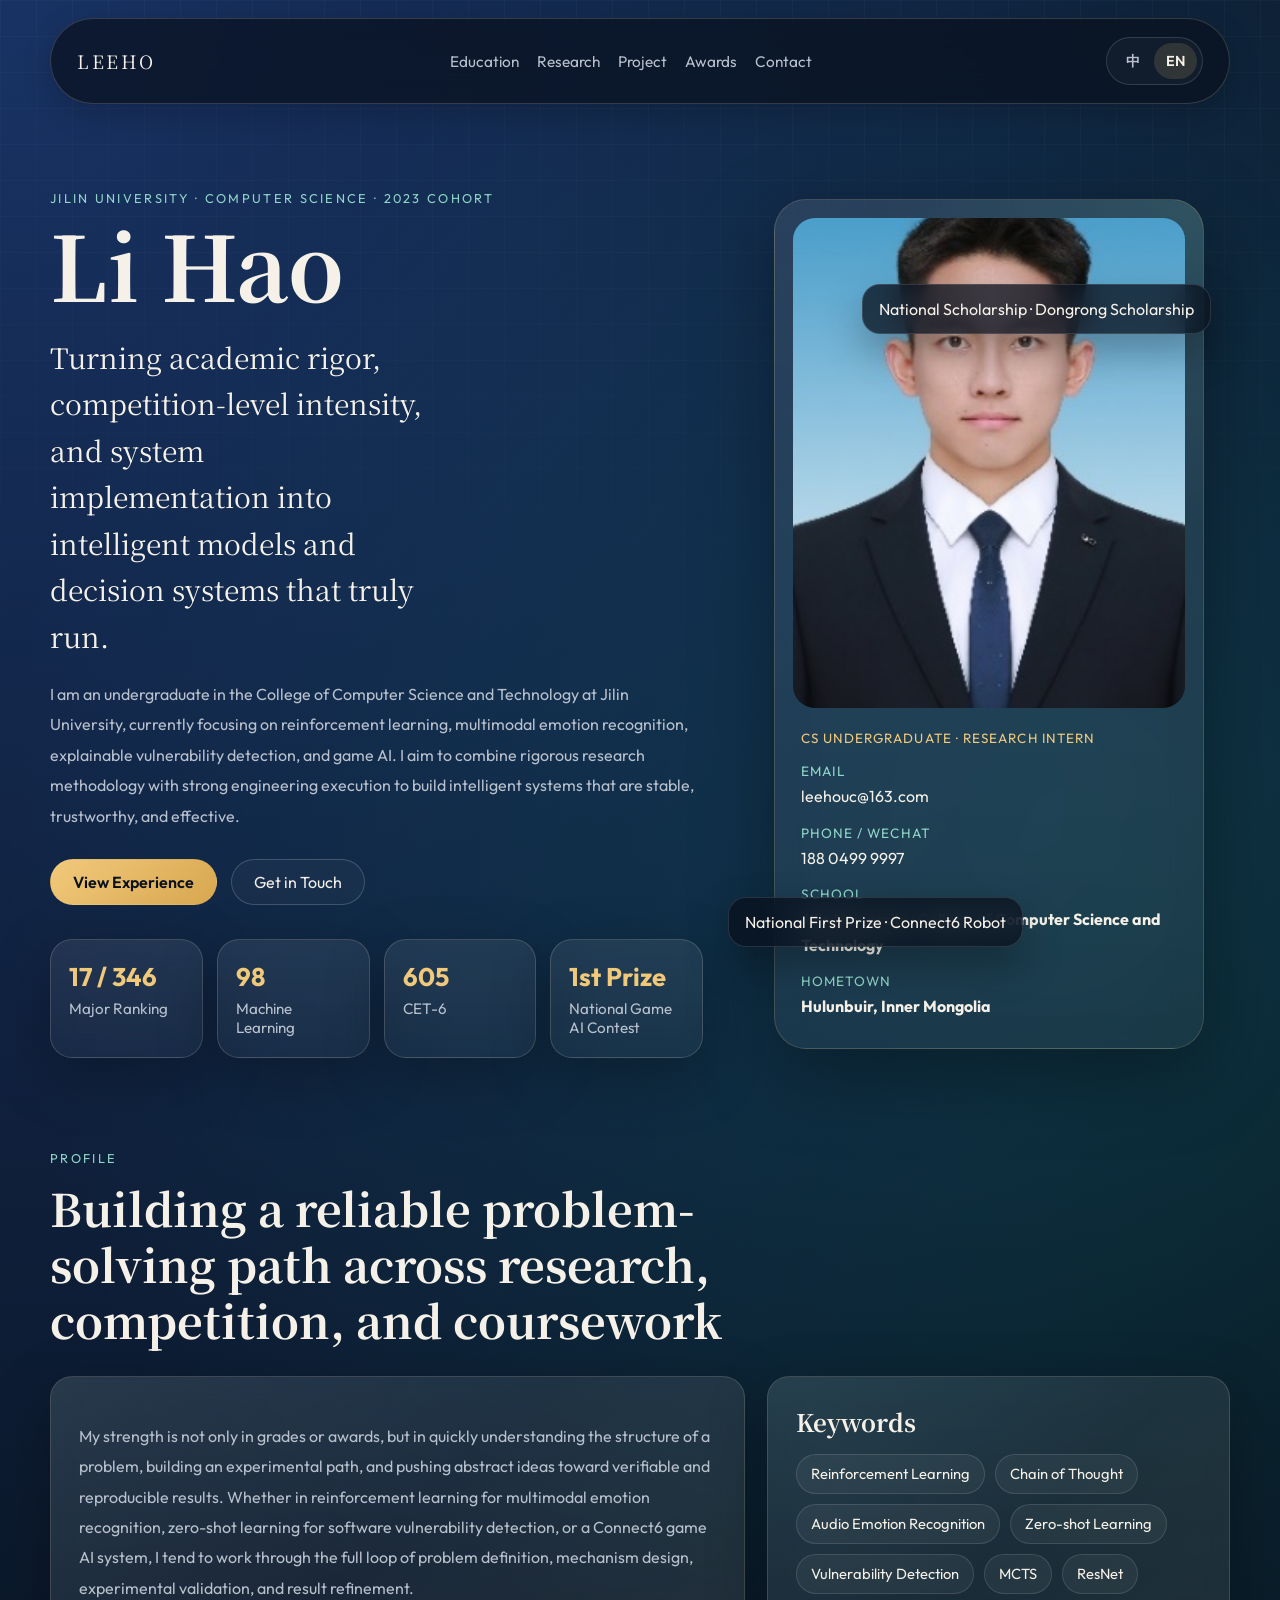
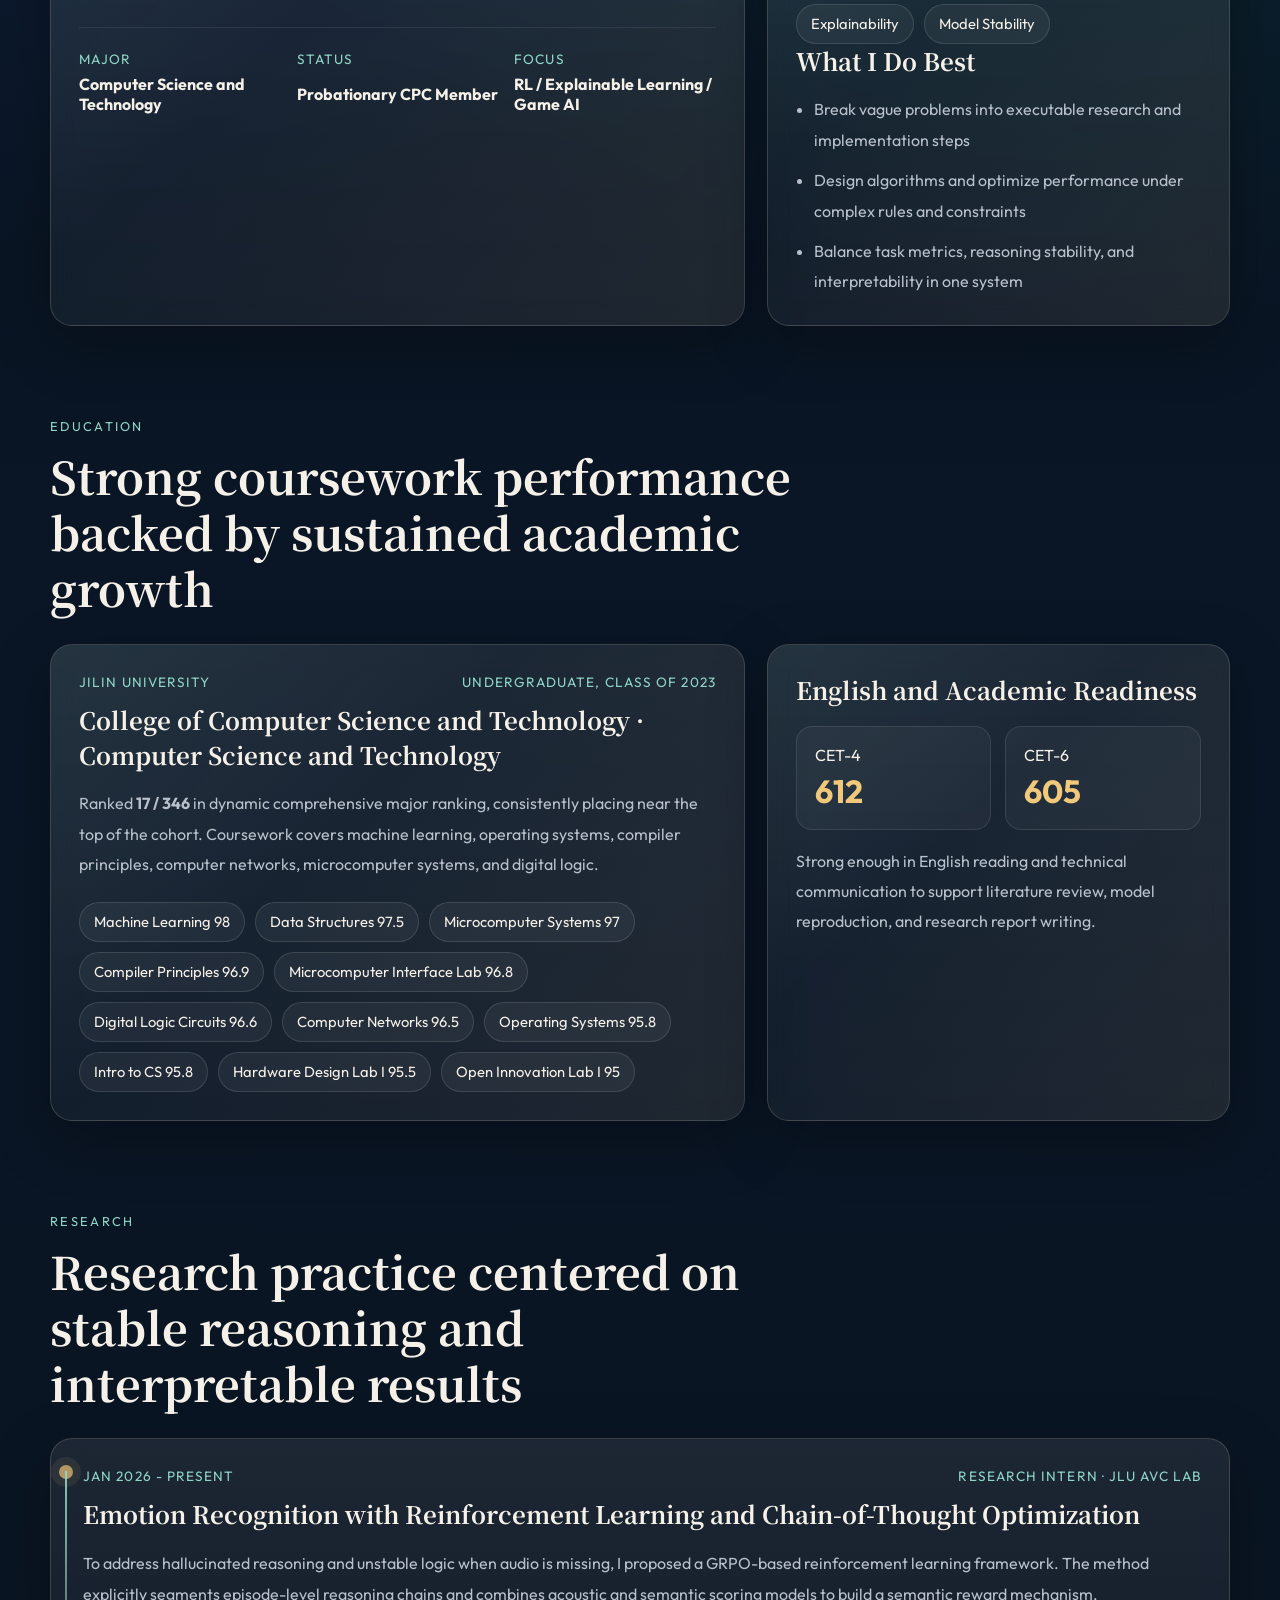
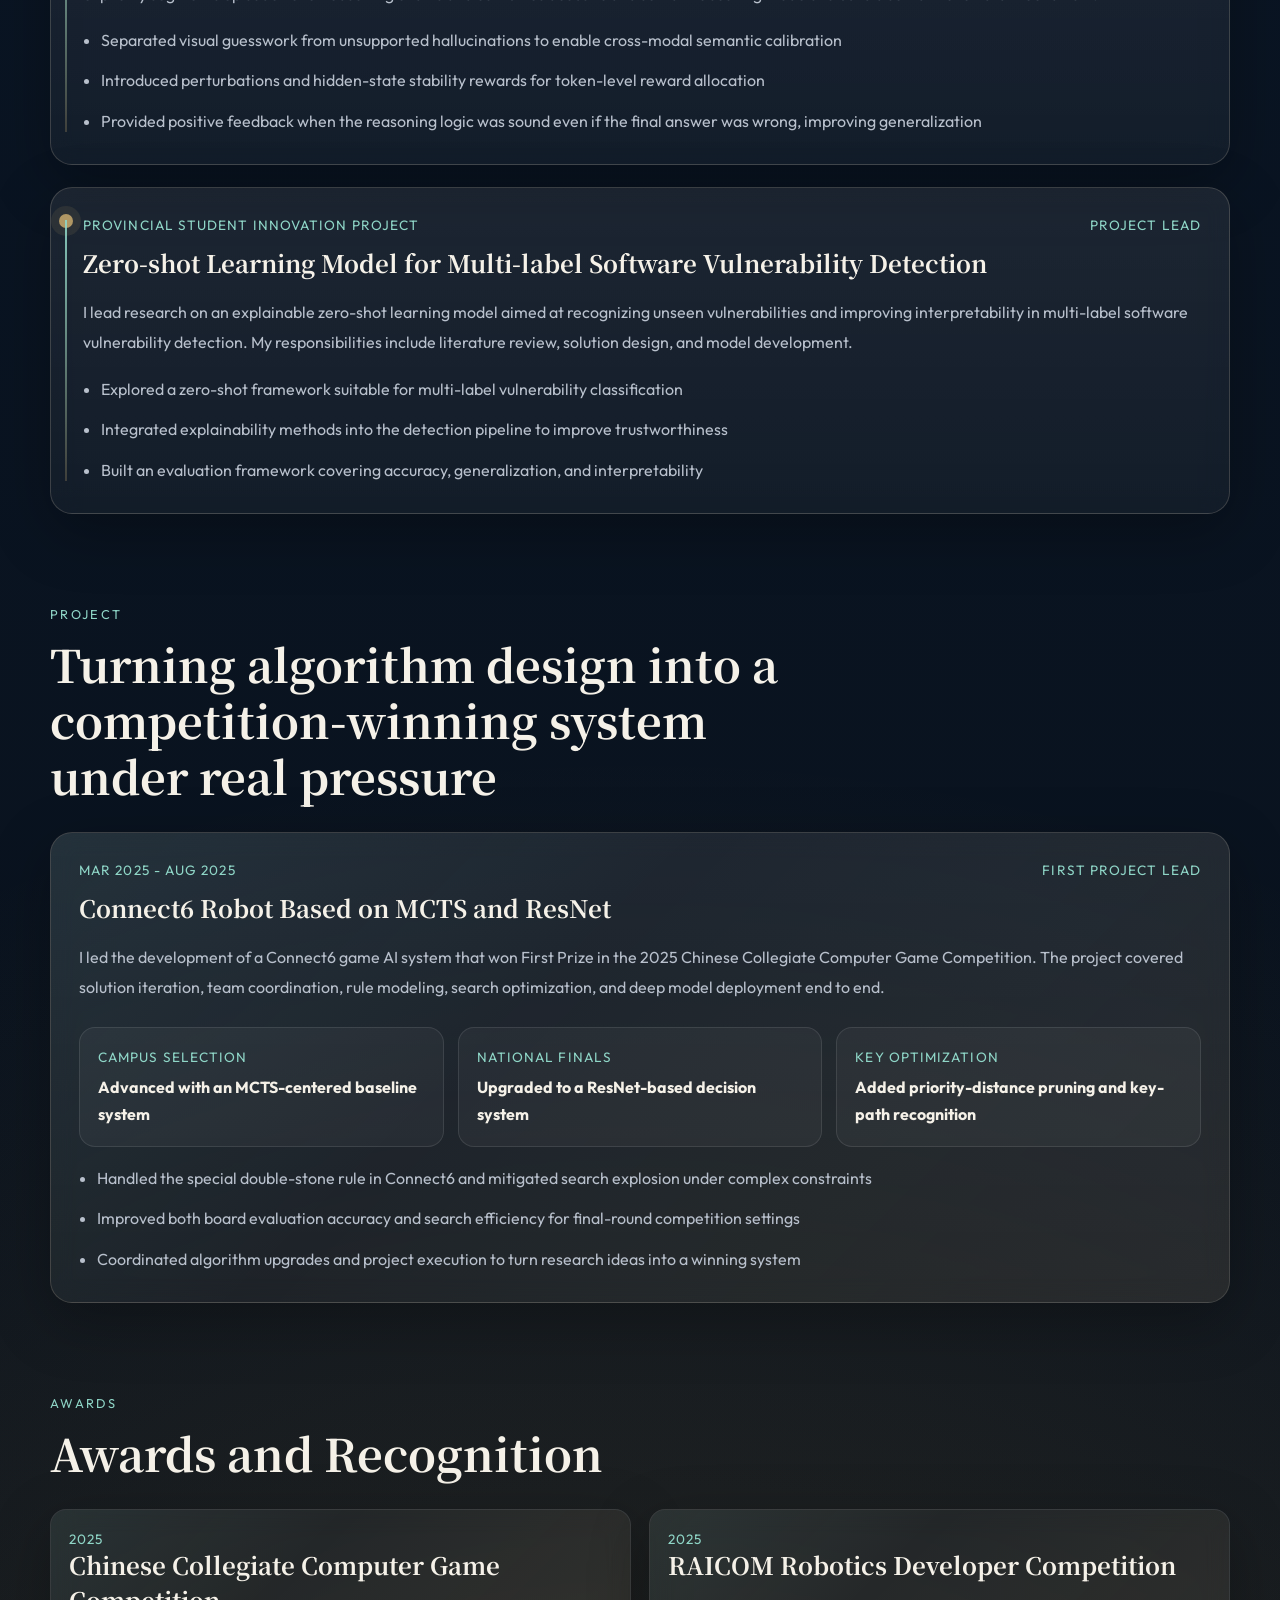
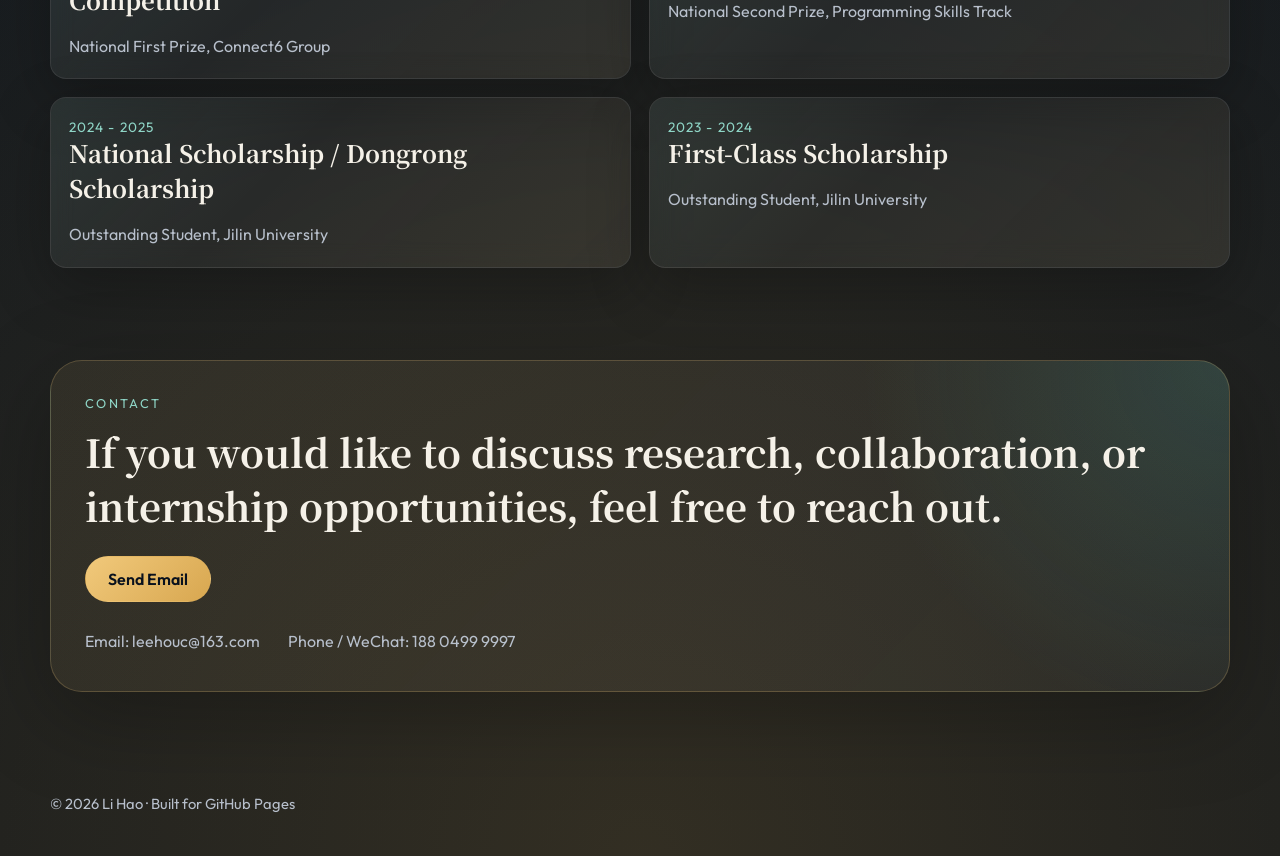
==== en.html @ af7258f6 "初始化" ====
<!DOCTYPE html>
<html lang="en">
<head>
  <meta charset="UTF-8">
  <meta name="viewport" content="width=device-width, initial-scale=1.0">
  <meta name="description" content="Li Hao's online resume. Computer Science undergraduate at Jilin University focusing on reinforcement learning, multimodal emotion recognition, explainable vulnerability detection, and game AI.">
  <meta name="theme-color" content="#0d1b2a">
  <title>Li Hao | Resume</title>
  <link rel="preconnect" href="https://fonts.googleapis.com">
  <link rel="preconnect" href="https://fonts.gstatic.com" crossorigin>
  <link href="https://fonts.googleapis.com/css2?family=Noto+Serif+SC:wght@500;700&family=Outfit:wght@300;400;500;600;700&display=swap" rel="stylesheet">
  <link rel="stylesheet" href="./styles.css">
</head>
<body>
  <div class="page-shell">
    <header class="site-header">
      <a class="brand" href="#top" aria-label="Back to top">LEEHO</a>
      <nav class="site-nav" aria-label="Primary">
        <a href="#education">Education</a>
        <a href="#research">Research</a>
        <a href="#project">Project</a>
        <a href="#awards">Awards</a>
        <a href="#contact">Contact</a>
      </nav>
      <div class="header-actions">
        <div class="lang-switch" aria-label="Language switcher">
          <a class="lang-link" href="./index.html" lang="zh-CN">中</a>
          <a class="lang-link is-active" href="./en.html" lang="en">EN</a>
        </div>
      </div>
    </header>

    <main id="top">
      <section class="hero section">
        <div class="hero-copy" data-reveal>
          <p class="eyebrow">Jilin University · Computer Science · 2023 Cohort</p>
          <h1>Li Hao</h1>
          <p class="hero-tagline">Turning academic rigor, competition-level intensity, and system implementation into intelligent models and decision systems that truly run.</p>
          <p class="hero-summary">
            I am an undergraduate in the College of Computer Science and Technology at Jilin University, currently focusing on reinforcement learning,
            multimodal emotion recognition, explainable vulnerability detection, and game AI. I aim to combine rigorous research methodology with
            strong engineering execution to build intelligent systems that are stable, trustworthy, and effective.
          </p>
          <div class="hero-actions">
            <a class="button primary" href="#research">View Experience</a>
            <a class="button secondary" href="#contact">Get in Touch</a>
          </div>
          <div class="metric-grid">
            <article class="metric-card">
              <strong>17 / 346</strong>
              <span>Major Ranking</span>
            </article>
            <article class="metric-card">
              <strong>98</strong>
              <span>Machine Learning</span>
            </article>
            <article class="metric-card">
              <strong>605</strong>
              <span>CET-6</span>
            </article>
            <article class="metric-card">
              <strong>1st Prize</strong>
              <span>National Game AI Contest</span>
            </article>
          </div>
        </div>

        <div class="hero-visual" data-reveal>
          <div class="portrait-card">
            <div class="portrait-frame">
              <img src="./assets/profile.jpg" alt="Portrait of Li Hao">
            </div>
            <div class="portrait-info">
              <p class="portrait-role">CS Undergraduate · Research Intern</p>
              <ul class="contact-list">
                <li>
                  <span>Email</span>
                  <a href="mailto:leehouc@163.com">leehouc@163.com</a>
                </li>
                <li>
                  <span>Phone / WeChat</span>
                  <a href="tel:+8618804999997">188 0499 9997</a>
                </li>
                <li>
                  <span>School</span>
                  <strong>Jilin University · College of Computer Science and Technology</strong>
                </li>
                <li>
                  <span>Hometown</span>
                  <strong>Hulunbuir, Inner Mongolia</strong>
                </li>
              </ul>
            </div>
          </div>
          <div class="floating-note note-one">National Scholarship · Dongrong Scholarship</div>
          <div class="floating-note note-two">National First Prize · Connect6 Robot</div>
        </div>
      </section>

      <section class="section intro-block">
        <div class="section-heading" data-reveal>
          <p class="section-kicker">Profile</p>
          <h2>Building a reliable problem-solving path across research, competition, and coursework</h2>
        </div>
        <div class="intro-grid">
          <article class="card narrative" data-reveal>
            <p>
              My strength is not only in grades or awards, but in quickly understanding the structure of a problem, building an experimental path,
              and pushing abstract ideas toward verifiable and reproducible results. Whether in reinforcement learning for multimodal emotion recognition,
              zero-shot learning for software vulnerability detection, or a Connect6 game AI system, I tend to work through the full loop of
              problem definition, mechanism design, experimental validation, and result refinement.
            </p>
            <div class="fact-row">
              <div>
                <span>Major</span>
                <strong>Computer Science and Technology</strong>
              </div>
              <div>
                <span>Status</span>
                <strong>Probationary CPC Member</strong>
              </div>
              <div>
                <span>Focus</span>
                <strong>RL / Explainable Learning / Game AI</strong>
              </div>
            </div>
          </article>

          <aside class="card focus-card" data-reveal>
            <h3>Keywords</h3>
            <div class="tag-cloud">
              <span>Reinforcement Learning</span>
              <span>Chain of Thought</span>
              <span>Audio Emotion Recognition</span>
              <span>Zero-shot Learning</span>
              <span>Vulnerability Detection</span>
              <span>MCTS</span>
              <span>ResNet</span>
              <span>Explainability</span>
              <span>Model Stability</span>
            </div>
            <h3>What I Do Best</h3>
            <ul class="feature-list">
              <li>Break vague problems into executable research and implementation steps</li>
              <li>Design algorithms and optimize performance under complex rules and constraints</li>
              <li>Balance task metrics, reasoning stability, and interpretability in one system</li>
            </ul>
          </aside>
        </div>
      </section>

      <section class="section" id="education">
        <div class="section-heading" data-reveal>
          <p class="section-kicker">Education</p>
          <h2>Strong coursework performance backed by sustained academic growth</h2>
        </div>
        <div class="education-grid">
          <article class="card education-card" data-reveal>
            <div class="card-topline">
              <span>Jilin University</span>
              <span>Undergraduate, Class of 2023</span>
            </div>
            <h3>College of Computer Science and Technology · Computer Science and Technology</h3>
            <p class="supporting-text">
              Ranked <strong>17 / 346</strong> in dynamic comprehensive major ranking, consistently placing near the top of the cohort.
              Coursework covers machine learning, operating systems, compiler principles, computer networks, microcomputer systems, and digital logic.
            </p>
            <div class="course-grid">
              <span>Machine Learning 98</span>
              <span>Data Structures 97.5</span>
              <span>Microcomputer Systems 97</span>
              <span>Compiler Principles 96.9</span>
              <span>Microcomputer Interface Lab 96.8</span>
              <span>Digital Logic Circuits 96.6</span>
              <span>Computer Networks 96.5</span>
              <span>Operating Systems 95.8</span>
              <span>Intro to CS 95.8</span>
              <span>Hardware Design Lab I 95.5</span>
              <span>Open Innovation Lab I 95</span>
            </div>
          </article>

          <article class="card language-card" data-reveal>
            <h3>English and Academic Readiness</h3>
            <div class="language-score">
              <div>
                <span>CET-4</span>
                <strong>612</strong>
              </div>
              <div>
                <span>CET-6</span>
                <strong>605</strong>
              </div>
            </div>
            <p class="supporting-text">
              Strong enough in English reading and technical communication to support literature review, model reproduction,
              and research report writing.
            </p>
          </article>
        </div>
      </section>

      <section class="section" id="research">
        <div class="section-heading" data-reveal>
          <p class="section-kicker">Research</p>
          <h2>Research practice centered on stable reasoning and interpretable results</h2>
        </div>
        <div class="timeline">
          <article class="card timeline-item" data-reveal>
            <div class="timeline-meta">
              <span>Jan 2026 - Present</span>
              <span>Research Intern · JLU AVC Lab</span>
            </div>
            <h3>Emotion Recognition with Reinforcement Learning and Chain-of-Thought Optimization</h3>
            <p>
              To address hallucinated reasoning and unstable logic when audio is missing, I proposed a GRPO-based reinforcement learning framework.
              The method explicitly segments episode-level reasoning chains and combines acoustic and semantic scoring models to build a semantic reward mechanism.
            </p>
            <ul class="feature-list">
              <li>Separated visual guesswork from unsupported hallucinations to enable cross-modal semantic calibration</li>
              <li>Introduced perturbations and hidden-state stability rewards for token-level reward allocation</li>
              <li>Provided positive feedback when the reasoning logic was sound even if the final answer was wrong, improving generalization</li>
            </ul>
          </article>

          <article class="card timeline-item" data-reveal>
            <div class="timeline-meta">
              <span>Provincial Student Innovation Project</span>
              <span>Project Lead</span>
            </div>
            <h3>Zero-shot Learning Model for Multi-label Software Vulnerability Detection</h3>
            <p>
              I lead research on an explainable zero-shot learning model aimed at recognizing unseen vulnerabilities and improving interpretability in
              multi-label software vulnerability detection. My responsibilities include literature review, solution design, and model development.
            </p>
            <ul class="feature-list">
              <li>Explored a zero-shot framework suitable for multi-label vulnerability classification</li>
              <li>Integrated explainability methods into the detection pipeline to improve trustworthiness</li>
              <li>Built an evaluation framework covering accuracy, generalization, and interpretability</li>
            </ul>
          </article>
        </div>
      </section>

      <section class="section" id="project">
        <div class="section-heading" data-reveal>
          <p class="section-kicker">Project</p>
          <h2>Turning algorithm design into a competition-winning system under real pressure</h2>
        </div>
        <article class="card project-card" data-reveal>
          <div class="card-topline">
            <span>Mar 2025 - Aug 2025</span>
            <span>First Project Lead</span>
          </div>
          <h3>Connect6 Robot Based on MCTS and ResNet</h3>
          <p class="supporting-text">
            I led the development of a Connect6 game AI system that won First Prize in the 2025 Chinese Collegiate Computer Game Competition.
            The project covered solution iteration, team coordination, rule modeling, search optimization, and deep model deployment end to end.
          </p>
          <div class="project-highlights">
            <div>
              <span>Campus Selection</span>
              <strong>Advanced with an MCTS-centered baseline system</strong>
            </div>
            <div>
              <span>National Finals</span>
              <strong>Upgraded to a ResNet-based decision system</strong>
            </div>
            <div>
              <span>Key Optimization</span>
              <strong>Added priority-distance pruning and key-path recognition</strong>
            </div>
          </div>
          <ul class="feature-list">
            <li>Handled the special double-stone rule in Connect6 and mitigated search explosion under complex constraints</li>
            <li>Improved both board evaluation accuracy and search efficiency for final-round competition settings</li>
            <li>Coordinated algorithm upgrades and project execution to turn research ideas into a winning system</li>
          </ul>
        </article>
      </section>

      <section class="section" id="awards">
        <div class="section-heading" data-reveal>
          <p class="section-kicker">Awards</p>
          <h2>Awards and Recognition</h2>
        </div>
        <div class="awards-grid">
          <article class="card award-card" data-reveal>
            <span class="award-year">2025</span>
            <h3>Chinese Collegiate Computer Game Competition</h3>
            <p>National First Prize, Connect6 Group</p>
          </article>
          <article class="card award-card" data-reveal>
            <span class="award-year">2025</span>
            <h3>RAICOM Robotics Developer Competition</h3>
            <p>National Second Prize, Programming Skills Track</p>
          </article>
          <article class="card award-card" data-reveal>
            <span class="award-year">2024 - 2025</span>
            <h3>National Scholarship / Dongrong Scholarship</h3>
            <p>Outstanding Student, Jilin University</p>
          </article>
          <article class="card award-card" data-reveal>
            <span class="award-year">2023 - 2024</span>
            <h3>First-Class Scholarship</h3>
            <p>Outstanding Student, Jilin University</p>
          </article>
        </div>
      </section>

      <section class="section contact-section" id="contact">
        <article class="contact-card" data-reveal>
          <div>
            <p class="section-kicker">Contact</p>
            <h2>If you would like to discuss research, collaboration, or internship opportunities, feel free to reach out.</h2>
          </div>
          <div class="contact-actions">
            <a class="button primary" href="mailto:leehouc@163.com">Send Email</a>
          </div>
          <div class="contact-meta">
            <span>Email: leehouc@163.com</span>
            <span>Phone / WeChat: 188 0499 9997</span>
          </div>
        </article>
      </section>
    </main>

    <footer class="site-footer">
      <p>© <span id="year"></span> Li Hao · Built for GitHub Pages</p>
    </footer>
  </div>

  <script src="./script.js"></script>
</body>
</html>
---- styles.css ----
:root {
  --bg: #09111d;
  --bg-soft: rgba(11, 23, 38, 0.72);
  --panel: rgba(246, 242, 233, 0.08);
  --panel-strong: rgba(246, 242, 233, 0.12);
  --line: rgba(240, 226, 200, 0.18);
  --text: #f5f1e8;
  --muted: #b8c0cc;
  --accent: #8fd6c7;
  --accent-strong: #56b4a7;
  --warm: #f1c97b;
  --shadow: 0 18px 60px rgba(0, 0, 0, 0.28);
  --radius-lg: 32px;
  --radius-md: 22px;
  --radius-sm: 16px;
  --content-width: min(1180px, calc(100vw - 40px));
}

* {
  box-sizing: border-box;
}

html {
  scroll-behavior: smooth;
}

body {
  margin: 0;
  font-family: "Outfit", "PingFang SC", "Hiragino Sans GB", "Microsoft YaHei", sans-serif;
  color: var(--text);
  background:
    radial-gradient(circle at top left, rgba(39, 81, 167, 0.52), transparent 32%),
    radial-gradient(circle at 85% 15%, rgba(17, 129, 123, 0.28), transparent 22%),
    radial-gradient(circle at 50% 100%, rgba(217, 168, 74, 0.2), transparent 30%),
    linear-gradient(180deg, #08111b 0%, #0a1626 42%, #091019 100%);
  min-height: 100vh;
}

body::before {
  content: "";
  position: fixed;
  inset: 0;
  pointer-events: none;
  background-image:
    linear-gradient(rgba(255, 255, 255, 0.03) 1px, transparent 1px),
    linear-gradient(90deg, rgba(255, 255, 255, 0.03) 1px, transparent 1px);
  background-size: 36px 36px;
  mask-image: linear-gradient(180deg, rgba(0, 0, 0, 0.85), transparent 88%);
}

a {
  color: inherit;
  text-decoration: none;
}

img {
  display: block;
  max-width: 100%;
}

.page-shell {
  position: relative;
}

.site-header,
.section,
.site-footer {
  width: var(--content-width);
  margin: 0 auto;
}

.site-header {
  position: sticky;
  top: 18px;
  z-index: 10;
  display: flex;
  align-items: center;
  justify-content: space-between;
  gap: 20px;
  padding: 18px 26px;
  margin-top: 18px;
  border: 1px solid var(--line);
  border-radius: 999px;
  background: rgba(9, 17, 29, 0.7);
  backdrop-filter: blur(16px);
  box-shadow: 0 10px 30px rgba(0, 0, 0, 0.18);
}

.site-header.is-scrolled {
  background: rgba(9, 17, 29, 0.88);
  border-color: rgba(241, 201, 123, 0.24);
}

.brand {
  font-family: "Noto Serif SC", serif;
  font-size: 1.15rem;
  letter-spacing: 0.14em;
}

.site-nav {
  display: flex;
  align-items: center;
  gap: 18px;
  color: var(--muted);
  font-size: 0.96rem;
}

.site-nav a {
  transition: color 180ms ease;
}

.site-nav a:hover,
.site-nav a:focus-visible {
  color: var(--text);
}

.header-actions {
  display: flex;
  align-items: center;
  gap: 12px;
}

.lang-switch {
  display: inline-flex;
  align-items: center;
  padding: 5px;
  border: 1px solid rgba(255, 255, 255, 0.14);
  border-radius: 999px;
  background: rgba(255, 255, 255, 0.03);
}

.lang-link {
  display: inline-flex;
  align-items: center;
  justify-content: center;
  min-width: 42px;
  height: 36px;
  padding: 0 12px;
  border-radius: 999px;
  color: var(--muted);
  font-size: 0.9rem;
  font-weight: 600;
  transition:
    background 180ms ease,
    color 180ms ease,
    transform 180ms ease;
}

.lang-link:hover,
.lang-link:focus-visible {
  color: var(--text);
}

.lang-link.is-active {
  background: rgba(241, 201, 123, 0.14);
  color: var(--text);
}

.header-cta,
.button {
  display: inline-flex;
  align-items: center;
  justify-content: center;
  gap: 10px;
  min-height: 46px;
  padding: 0 22px;
  border-radius: 999px;
  border: 1px solid transparent;
  transition:
    transform 180ms ease,
    border-color 180ms ease,
    background 180ms ease,
    color 180ms ease;
}

.header-cta,
.button.primary {
  background: linear-gradient(135deg, #f1c97b 0%, #d8a750 100%);
  color: #09111d;
  font-weight: 600;
}

.button.secondary {
  border-color: rgba(255, 255, 255, 0.18);
  background: rgba(255, 255, 255, 0.03);
}

.header-cta:hover,
.button:hover,
.header-cta:focus-visible,
.button:focus-visible {
  transform: translateY(-2px);
}

.section {
  padding: 92px 0 0;
}

.hero {
  display: grid;
  grid-template-columns: minmax(0, 1.15fr) minmax(320px, 0.85fr);
  gap: 44px;
  padding-top: 86px;
  align-items: center;
}

.eyebrow,
.section-kicker {
  margin: 0 0 14px;
  color: var(--accent);
  letter-spacing: 0.18em;
  text-transform: uppercase;
  font-size: 0.8rem;
}

.hero h1 {
  margin: 0;
  font-family: "Noto Serif SC", serif;
  font-size: clamp(3.8rem, 7vw, 6rem);
  line-height: 0.98;
}

.hero-tagline {
  margin: 26px 0 0;
  font-family: "Noto Serif SC", serif;
  font-size: clamp(1.28rem, 2.2vw, 2rem);
  line-height: 1.65;
  max-width: 13.5em;
}

.hero-summary,
.supporting-text,
.narrative p,
.timeline-item p,
.contact-meta,
.feature-list {
  color: var(--muted);
  line-height: 1.9;
  font-size: 1rem;
}

.hero-summary {
  max-width: 42rem;
  margin: 20px 0 0;
}

.hero-actions {
  display: flex;
  flex-wrap: wrap;
  gap: 14px;
  margin-top: 28px;
}

.metric-grid {
  display: grid;
  grid-template-columns: repeat(4, minmax(0, 1fr));
  gap: 14px;
  margin-top: 34px;
}

.metric-card,
.card {
  position: relative;
  overflow: hidden;
  border-radius: var(--radius-md);
  border: 1px solid var(--line);
  background: linear-gradient(180deg, rgba(255, 255, 255, 0.08), rgba(255, 255, 255, 0.04));
  backdrop-filter: blur(12px);
  box-shadow: var(--shadow);
}

.metric-card {
  padding: 20px 18px;
}

.metric-card strong {
  display: block;
  font-size: 1.6rem;
  color: var(--warm);
}

.metric-card span {
  display: block;
  margin-top: 6px;
  color: var(--muted);
  font-size: 0.95rem;
}

.hero-visual {
  position: relative;
  min-height: 560px;
  display: flex;
  align-items: center;
  justify-content: center;
}

.portrait-card {
  width: min(100%, 430px);
  padding: 18px;
  border-radius: var(--radius-lg);
  border: 1px solid rgba(241, 201, 123, 0.18);
  background:
    radial-gradient(circle at top right, rgba(86, 180, 167, 0.18), transparent 34%),
    linear-gradient(180deg, rgba(255, 255, 255, 0.1), rgba(255, 255, 255, 0.05));
  backdrop-filter: blur(16px);
  box-shadow: 0 24px 80px rgba(0, 0, 0, 0.35);
}

.portrait-frame {
  aspect-ratio: 4 / 5;
  border-radius: calc(var(--radius-lg) - 10px);
  overflow: hidden;
  background: linear-gradient(135deg, rgba(143, 214, 199, 0.16), rgba(241, 201, 123, 0.18));
}

.portrait-frame img {
  width: 100%;
  height: 100%;
  object-fit: cover;
}

.portrait-info {
  padding: 22px 8px 10px;
}

.portrait-role {
  margin: 0 0 16px;
  color: var(--warm);
  letter-spacing: 0.08em;
  text-transform: uppercase;
  font-size: 0.84rem;
}

.contact-list {
  display: grid;
  gap: 14px;
  margin: 0;
  padding: 0;
  list-style: none;
}

.contact-list li {
  display: grid;
  gap: 4px;
}

.contact-list span,
.fact-row span,
.project-highlights span,
.award-year,
.timeline-meta,
.card-topline {
  color: var(--accent);
  font-size: 0.85rem;
  letter-spacing: 0.08em;
  text-transform: uppercase;
}

.contact-list strong,
.contact-list a {
  font-size: 1rem;
  line-height: 1.6;
}

.floating-note {
  position: absolute;
  padding: 14px 16px;
  border: 1px solid rgba(255, 255, 255, 0.12);
  border-radius: 18px;
  background: rgba(9, 17, 29, 0.76);
  color: var(--text);
  box-shadow: 0 18px 40px rgba(0, 0, 0, 0.28);
  backdrop-filter: blur(14px);
}

.note-one {
  top: 10%;
  right: 4%;
}

.note-two {
  bottom: 12%;
  left: -4%;
}

.section-heading {
  max-width: 760px;
}

.section-heading h2 {
  margin: 0;
  font-family: "Noto Serif SC", serif;
  font-size: clamp(2rem, 3.5vw, 3.2rem);
  line-height: 1.25;
}

.intro-grid,
.education-grid {
  display: grid;
  grid-template-columns: 1.2fr 0.8fr;
  gap: 22px;
  margin-top: 28px;
}

.card {
  padding: 28px;
}

.card::before {
  content: "";
  position: absolute;
  inset: 0;
  background: linear-gradient(135deg, rgba(143, 214, 199, 0.1), transparent 40%, rgba(241, 201, 123, 0.08));
  opacity: 0.7;
  pointer-events: none;
}

.card > * {
  position: relative;
  z-index: 1;
}

.fact-row {
  display: grid;
  grid-template-columns: repeat(3, minmax(0, 1fr));
  gap: 16px;
  margin-top: 24px;
  padding-top: 22px;
  border-top: 1px solid rgba(255, 255, 255, 0.08);
}

.fact-row div {
  display: grid;
  gap: 6px;
}

.tag-cloud {
  display: flex;
  flex-wrap: wrap;
  gap: 10px;
}

.tag-cloud span,
.course-grid span {
  display: inline-flex;
  align-items: center;
  min-height: 40px;
  padding: 0 14px;
  border-radius: 999px;
  border: 1px solid rgba(255, 255, 255, 0.12);
  background: rgba(255, 255, 255, 0.05);
  color: var(--text);
  font-size: 0.92rem;
}

.focus-card h3,
.education-card h3,
.language-card h3,
.timeline-item h3,
.project-card h3,
.award-card h3 {
  margin: 0 0 14px;
  font-family: "Noto Serif SC", serif;
  font-size: 1.5rem;
  line-height: 1.45;
}

.feature-list {
  margin: 16px 0 0;
  padding-left: 18px;
}

.feature-list li + li {
  margin-top: 10px;
}

.card-topline,
.timeline-meta {
  display: flex;
  flex-wrap: wrap;
  justify-content: space-between;
  gap: 10px;
  margin-bottom: 12px;
}

.course-grid {
  display: flex;
  flex-wrap: wrap;
  gap: 10px;
  margin-top: 22px;
}

.language-score {
  display: grid;
  grid-template-columns: repeat(2, minmax(0, 1fr));
  gap: 14px;
  margin: 18px 0 16px;
}

.language-score div,
.project-highlights div,
.award-card {
  padding: 18px;
  border-radius: var(--radius-sm);
  border: 1px solid rgba(255, 255, 255, 0.1);
  background: rgba(255, 255, 255, 0.04);
}

.language-score strong {
  display: block;
  margin-top: 6px;
  font-size: 2rem;
  color: var(--warm);
}

.timeline {
  display: grid;
  gap: 22px;
  margin-top: 28px;
}

.timeline-item {
  padding-left: 32px;
}

.timeline-item::after {
  content: "";
  position: absolute;
  left: 14px;
  top: 32px;
  bottom: 32px;
  width: 2px;
  background: linear-gradient(180deg, rgba(143, 214, 199, 0.9), rgba(241, 201, 123, 0.2));
}

.timeline-item::before {
  content: "";
  position: absolute;
  left: 8px;
  top: 26px;
  width: 14px;
  height: 14px;
  border-radius: 50%;
  background: var(--warm);
  box-shadow: 0 0 0 8px rgba(241, 201, 123, 0.12);
}

.project-card {
  margin-top: 28px;
}

.project-highlights {
  display: grid;
  grid-template-columns: repeat(3, minmax(0, 1fr));
  gap: 14px;
  margin: 24px 0 10px;
}

.project-highlights strong {
  display: block;
  margin-top: 8px;
  font-size: 1rem;
  line-height: 1.7;
}

.awards-grid {
  display: grid;
  grid-template-columns: repeat(2, minmax(0, 1fr));
  gap: 18px;
  margin-top: 28px;
}

.award-card p {
  margin: 8px 0 0;
  color: var(--muted);
  line-height: 1.8;
}

.contact-section {
  padding-bottom: 88px;
}

.contact-card {
  display: grid;
  gap: 24px;
  padding: 34px;
  border-radius: var(--radius-lg);
  border: 1px solid rgba(241, 201, 123, 0.22);
  background:
    radial-gradient(circle at top right, rgba(86, 180, 167, 0.18), transparent 30%),
    linear-gradient(135deg, rgba(241, 201, 123, 0.08), rgba(255, 255, 255, 0.04));
  box-shadow: 0 24px 90px rgba(0, 0, 0, 0.28);
}

.contact-card h2 {
  margin: 4px 0 0;
  font-family: "Noto Serif SC", serif;
  font-size: clamp(1.8rem, 3vw, 2.8rem);
  line-height: 1.4;
}

.contact-actions {
  display: flex;
  flex-wrap: wrap;
  gap: 14px;
}

.contact-meta {
  display: flex;
  flex-wrap: wrap;
  gap: 18px 28px;
}

.site-footer {
  padding: 0 0 28px;
  color: var(--muted);
  font-size: 0.92rem;
}

[data-reveal] {
  opacity: 0;
  transform: translateY(24px);
  transition:
    opacity 650ms ease,
    transform 650ms ease;
}

[data-reveal].is-visible {
  opacity: 1;
  transform: translateY(0);
}

@media (max-width: 1080px) {
  .hero,
  .intro-grid,
  .education-grid {
    grid-template-columns: 1fr;
  }

  .hero {
    gap: 28px;
  }

  .hero-visual {
    min-height: auto;
    padding-top: 12px;
  }

  .project-highlights,
  .metric-grid,
  .awards-grid {
    grid-template-columns: repeat(2, minmax(0, 1fr));
  }

  .note-two {
    left: 0;
  }
}

@media (max-width: 760px) {
  .site-header {
    top: 10px;
    padding: 14px 18px;
    border-radius: 26px;
  }

  .site-nav {
    display: none;
  }

  .header-actions {
    width: 100%;
    justify-content: space-between;
  }

  .section {
    padding-top: 72px;
  }

  .hero {
    padding-top: 72px;
  }

  .metric-grid,
  .project-highlights,
  .awards-grid,
  .language-score,
  .fact-row {
    grid-template-columns: 1fr;
  }

  .floating-note {
    position: static;
    margin-top: 12px;
  }

  .hero-visual {
    display: block;
  }

  .portrait-card {
    width: 100%;
  }

  .timeline-item {
    padding-left: 26px;
  }

  .timeline-item::after {
    left: 10px;
  }

  .timeline-item::before {
    left: 4px;
  }

  .contact-card,
  .card {
    padding: 24px;
  }

  .header-cta {
    min-height: 40px;
    padding: 0 16px;
  }
}
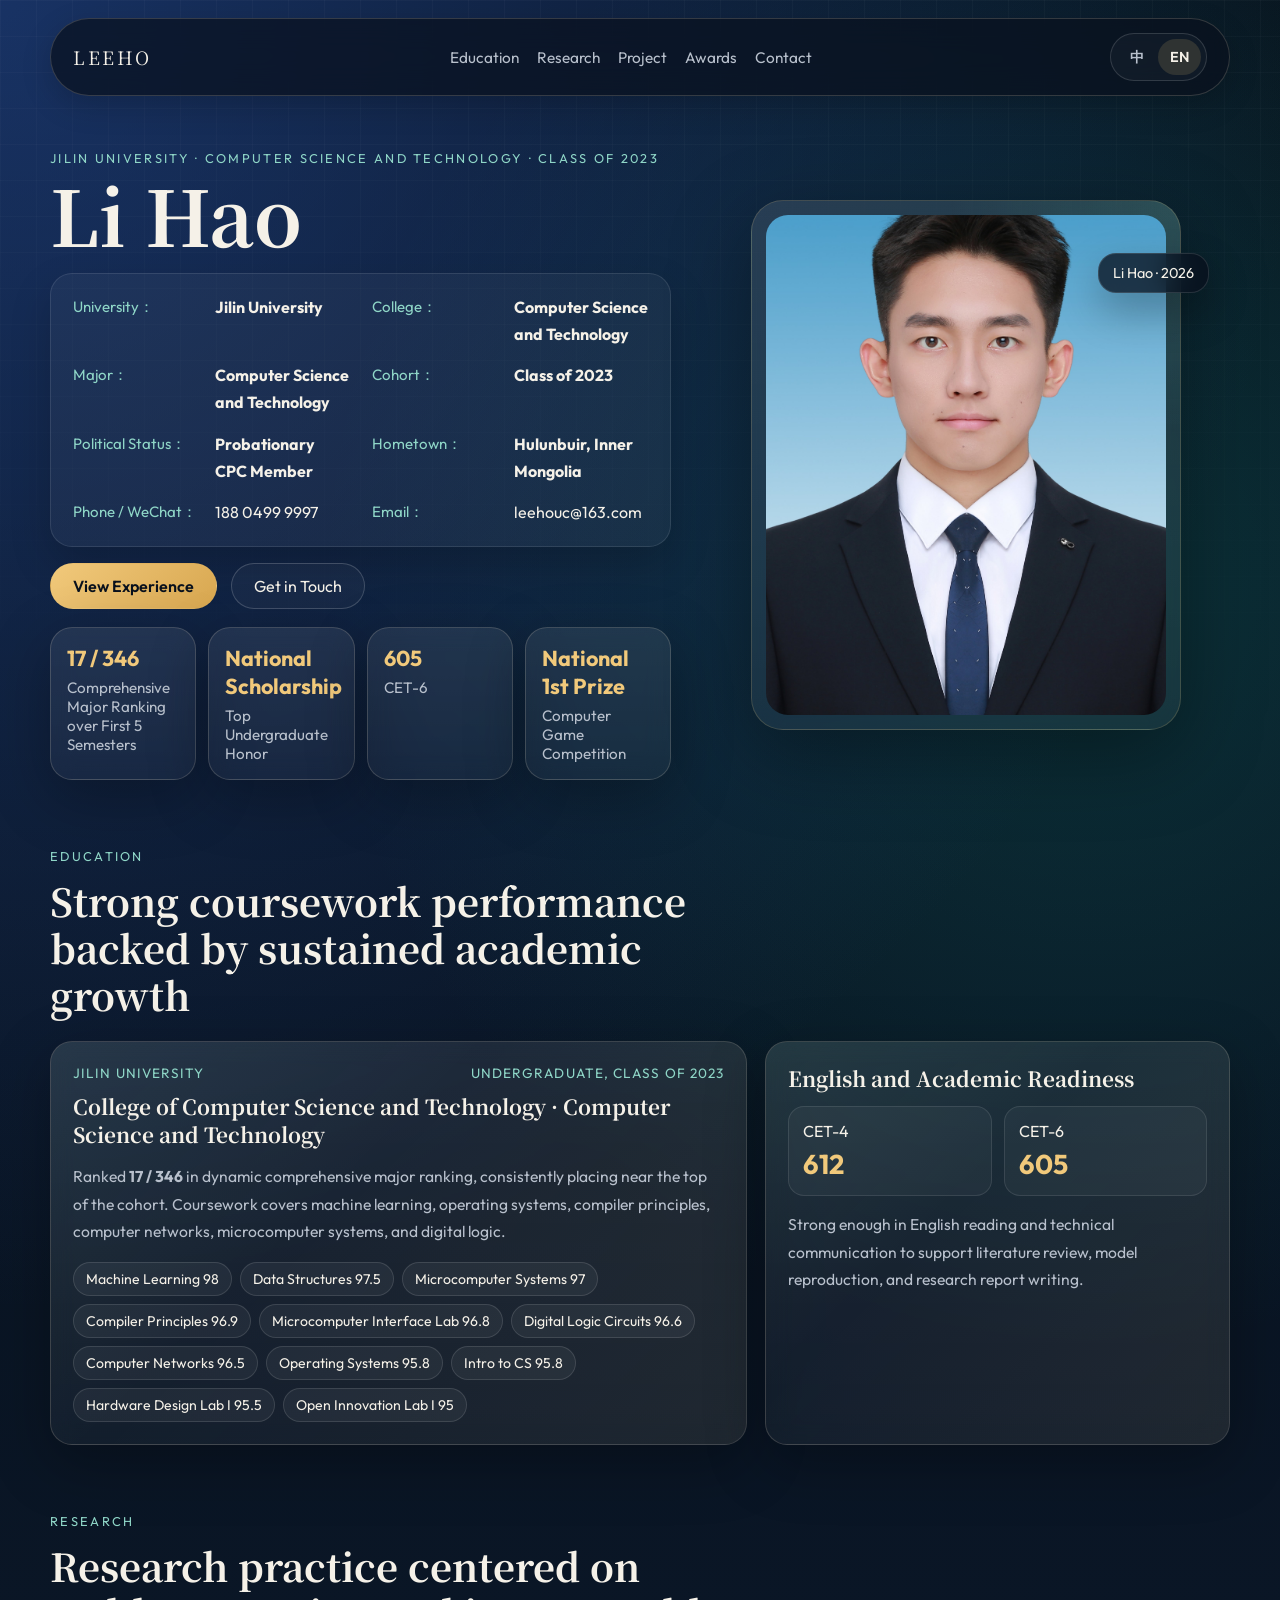
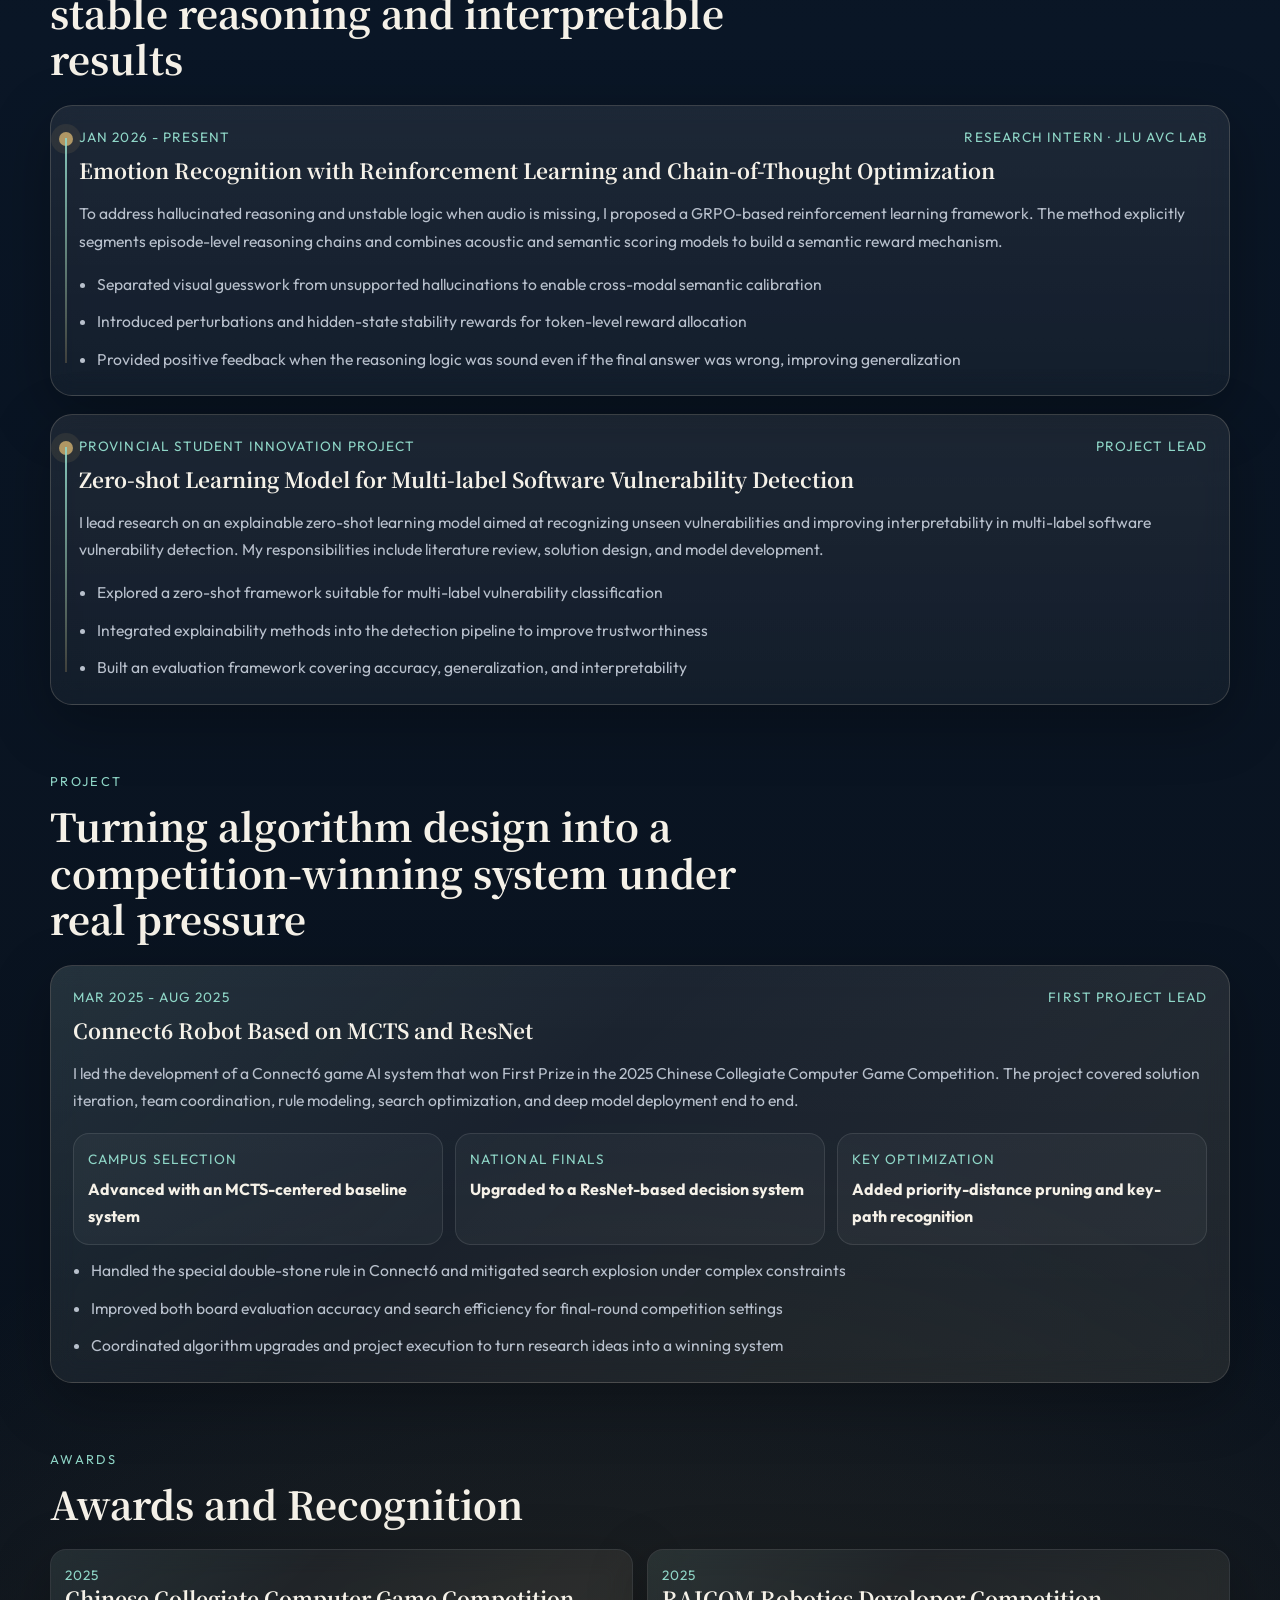
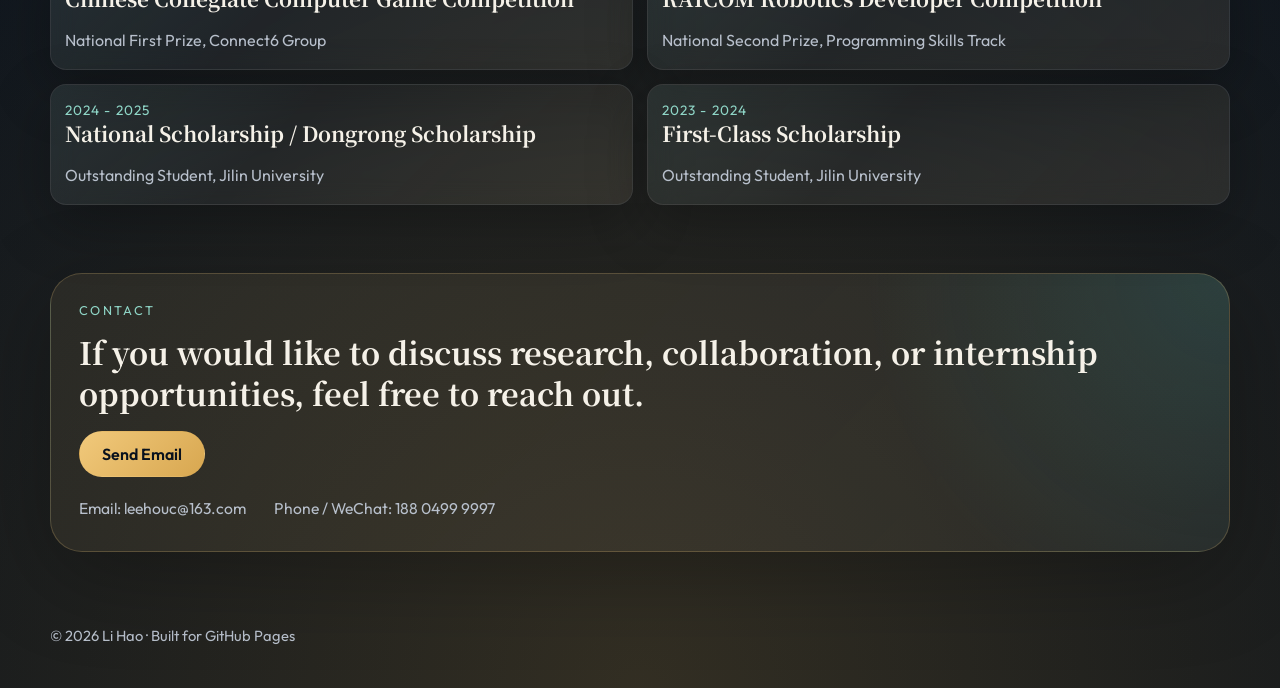
==== commit f467f442: "eng" ====
--- a/en.html
+++ b/en.html
@@ -31,36 +31,66 @@
     </header>
 
     <main id="top">
-      <section class="hero section">
+      <section class="hero hero-compact section">
         <div class="hero-copy" data-reveal>
-          <p class="eyebrow">Jilin University · Computer Science · 2023 Cohort</p>
+          <p class="eyebrow">Jilin University · Computer Science and Technology · Class of 2023</p>
           <h1>Li Hao</h1>
-          <p class="hero-tagline">Turning academic rigor, competition-level intensity, and system implementation into intelligent models and decision systems that truly run.</p>
-          <p class="hero-summary">
-            I am an undergraduate in the College of Computer Science and Technology at Jilin University, currently focusing on reinforcement learning,
-            multimodal emotion recognition, explainable vulnerability detection, and game AI. I aim to combine rigorous research methodology with
-            strong engineering execution to build intelligent systems that are stable, trustworthy, and effective.
-          </p>
+          <div class="hero-profile-card">
+            <div class="hero-profile-grid">
+              <div class="hero-profile-item">
+                <span class="hero-profile-label">University</span>
+                <strong>Jilin University</strong>
+              </div>
+              <div class="hero-profile-item">
+                <span class="hero-profile-label">College</span>
+                <strong>Computer Science and Technology</strong>
+              </div>
+              <div class="hero-profile-item">
+                <span class="hero-profile-label">Major</span>
+                <strong>Computer Science and Technology</strong>
+              </div>
+              <div class="hero-profile-item">
+                <span class="hero-profile-label">Cohort</span>
+                <strong>Class of 2023</strong>
+              </div>
+              <div class="hero-profile-item">
+                <span class="hero-profile-label">Political Status</span>
+                <strong>Probationary CPC Member</strong>
+              </div>
+              <div class="hero-profile-item">
+                <span class="hero-profile-label">Hometown</span>
+                <strong>Hulunbuir, Inner Mongolia</strong>
+              </div>
+              <div class="hero-profile-item">
+                <span class="hero-profile-label">Phone / WeChat</span>
+                <a href="tel:+8618804999997">188 0499 9997</a>
+              </div>
+              <div class="hero-profile-item">
+                <span class="hero-profile-label">Email</span>
+                <a href="mailto:leehouc@163.com">leehouc@163.com</a>
+              </div>
+            </div>
+          </div>
           <div class="hero-actions">
-            <a class="button primary" href="#research">View Experience</a>
+            <a class="button primary" href="#education">View Experience</a>
             <a class="button secondary" href="#contact">Get in Touch</a>
           </div>
           <div class="metric-grid">
             <article class="metric-card">
               <strong>17 / 346</strong>
-              <span>Major Ranking</span>
-            </article>
-            <article class="metric-card">
-              <strong>98</strong>
-              <span>Machine Learning</span>
+              <span>Comprehensive Major Ranking over First 5 Semesters</span>
+            </article>
+            <article class="metric-card">
+              <strong>National Scholarship</strong>
+              <span>Top Undergraduate Honor</span>
             </article>
             <article class="metric-card">
               <strong>605</strong>
               <span>CET-6</span>
             </article>
             <article class="metric-card">
-              <strong>1st Prize</strong>
-              <span>National Game AI Contest</span>
+              <strong>National 1st Prize</strong>
+              <span>Computer Game Competition</span>
             </article>
           </div>
         </div>
@@ -70,82 +100,8 @@
             <div class="portrait-frame">
               <img src="./assets/profile.jpg" alt="Portrait of Li Hao">
             </div>
-            <div class="portrait-info">
-              <p class="portrait-role">CS Undergraduate · Research Intern</p>
-              <ul class="contact-list">
-                <li>
-                  <span>Email</span>
-                  <a href="mailto:leehouc@163.com">leehouc@163.com</a>
-                </li>
-                <li>
-                  <span>Phone / WeChat</span>
-                  <a href="tel:+8618804999997">188 0499 9997</a>
-                </li>
-                <li>
-                  <span>School</span>
-                  <strong>Jilin University · College of Computer Science and Technology</strong>
-                </li>
-                <li>
-                  <span>Hometown</span>
-                  <strong>Hulunbuir, Inner Mongolia</strong>
-                </li>
-              </ul>
-            </div>
-          </div>
-          <div class="floating-note note-one">National Scholarship · Dongrong Scholarship</div>
-          <div class="floating-note note-two">National First Prize · Connect6 Robot</div>
-        </div>
-      </section>
-
-      <section class="section intro-block">
-        <div class="section-heading" data-reveal>
-          <p class="section-kicker">Profile</p>
-          <h2>Building a reliable problem-solving path across research, competition, and coursework</h2>
-        </div>
-        <div class="intro-grid">
-          <article class="card narrative" data-reveal>
-            <p>
-              My strength is not only in grades or awards, but in quickly understanding the structure of a problem, building an experimental path,
-              and pushing abstract ideas toward verifiable and reproducible results. Whether in reinforcement learning for multimodal emotion recognition,
-              zero-shot learning for software vulnerability detection, or a Connect6 game AI system, I tend to work through the full loop of
-              problem definition, mechanism design, experimental validation, and result refinement.
-            </p>
-            <div class="fact-row">
-              <div>
-                <span>Major</span>
-                <strong>Computer Science and Technology</strong>
-              </div>
-              <div>
-                <span>Status</span>
-                <strong>Probationary CPC Member</strong>
-              </div>
-              <div>
-                <span>Focus</span>
-                <strong>RL / Explainable Learning / Game AI</strong>
-              </div>
-            </div>
-          </article>
-
-          <aside class="card focus-card" data-reveal>
-            <h3>Keywords</h3>
-            <div class="tag-cloud">
-              <span>Reinforcement Learning</span>
-              <span>Chain of Thought</span>
-              <span>Audio Emotion Recognition</span>
-              <span>Zero-shot Learning</span>
-              <span>Vulnerability Detection</span>
-              <span>MCTS</span>
-              <span>ResNet</span>
-              <span>Explainability</span>
-              <span>Model Stability</span>
-            </div>
-            <h3>What I Do Best</h3>
-            <ul class="feature-list">
-              <li>Break vague problems into executable research and implementation steps</li>
-              <li>Design algorithms and optimize performance under complex rules and constraints</li>
-              <li>Balance task metrics, reasoning stability, and interpretability in one system</li>
-            </ul>
-          </aside>
+          </div>
+          <div class="floating-note note-one">Li Hao · 2026</div>
         </div>
       </section>
 
--- a/styles.css
+++ b/styles.css
@@ -77,8 +77,8 @@
   align-items: center;
   justify-content: space-between;
   gap: 20px;
-  padding: 18px 26px;
-  margin-top: 18px;
+  padding: 14px 22px;
+  margin-top: 14px;
   border: 1px solid var(--line);
   border-radius: 999px;
   background: rgba(9, 17, 29, 0.7);
@@ -193,15 +193,80 @@
 }
 
 .section {
-  padding: 92px 0 0;
+  padding: 68px 0 0;
 }
 
 .hero {
   display: grid;
-  grid-template-columns: minmax(0, 1.15fr) minmax(320px, 0.85fr);
-  gap: 44px;
-  padding-top: 86px;
-  align-items: center;
+  grid-template-columns: minmax(0, 1.08fr) minmax(320px, 0.92fr);
+  gap: 30px;
+  padding-top: 58px;
+  align-items: center;
+}
+
+.hero-compact .hero-copy {
+  display: flex;
+  flex-direction: column;
+  justify-content: center;
+}
+
+.hero-compact .eyebrow {
+  margin-bottom: 10px;
+}
+
+.hero-profile-card {
+  margin-top: 20px;
+  padding: 20px 22px;
+  border-radius: var(--radius-md);
+  border: 1px solid rgba(255, 255, 255, 0.1);
+  background: rgba(255, 255, 255, 0.04);
+  box-shadow: 0 18px 40px rgba(0, 0, 0, 0.18);
+}
+
+.hero-profile-grid {
+  display: grid;
+  grid-template-columns: repeat(2, minmax(0, 1fr));
+  gap: 14px 22px;
+  margin-top: 18px;
+}
+
+.hero-profile-card .hero-profile-grid {
+  margin-top: 0;
+}
+
+.hero-profile-item {
+  display: grid;
+  grid-template-columns: 132px minmax(0, 1fr);
+  align-items: start;
+  gap: 10px;
+}
+
+.hero-profile-label {
+  position: relative;
+  color: var(--accent);
+  font-size: 0.94rem;
+  line-height: 1.7;
+}
+
+.hero-profile-label::after {
+  content: "：";
+}
+
+.hero-profile-item strong,
+.hero-profile-item a {
+  display: block;
+  color: var(--text);
+  font-size: 1rem;
+  line-height: 1.7;
+  word-break: break-word;
+}
+
+.hero-compact .hero-actions {
+  margin-top: 16px;
+}
+
+.hero-compact .metric-grid {
+  margin-top: 18px;
 }
 
 .eyebrow,
@@ -216,15 +281,15 @@
 .hero h1 {
   margin: 0;
   font-family: "Noto Serif SC", serif;
-  font-size: clamp(3.8rem, 7vw, 6rem);
-  line-height: 0.98;
+  font-size: clamp(3.2rem, 6vw, 5rem);
+  line-height: 1;
 }
 
 .hero-tagline {
-  margin: 26px 0 0;
+  margin: 18px 0 0;
   font-family: "Noto Serif SC", serif;
-  font-size: clamp(1.28rem, 2.2vw, 2rem);
-  line-height: 1.65;
+  font-size: clamp(1.16rem, 1.9vw, 1.72rem);
+  line-height: 1.5;
   max-width: 13.5em;
 }
 
@@ -235,27 +300,27 @@
 .contact-meta,
 .feature-list {
   color: var(--muted);
-  line-height: 1.9;
-  font-size: 1rem;
+  line-height: 1.75;
+  font-size: 0.98rem;
 }
 
 .hero-summary {
   max-width: 42rem;
-  margin: 20px 0 0;
+  margin: 16px 0 0;
 }
 
 .hero-actions {
   display: flex;
   flex-wrap: wrap;
   gap: 14px;
-  margin-top: 28px;
+  margin-top: 22px;
 }
 
 .metric-grid {
   display: grid;
   grid-template-columns: repeat(4, minmax(0, 1fr));
-  gap: 14px;
-  margin-top: 34px;
+  gap: 12px;
+  margin-top: 24px;
 }
 
 .metric-card,
@@ -270,12 +335,12 @@
 }
 
 .metric-card {
-  padding: 20px 18px;
+  padding: 16px 16px;
 }
 
 .metric-card strong {
   display: block;
-  font-size: 1.6rem;
+  font-size: 1.35rem;
   color: var(--warm);
 }
 
@@ -288,7 +353,7 @@
 
 .hero-visual {
   position: relative;
-  min-height: 560px;
+  min-height: 480px;
   display: flex;
   align-items: center;
   justify-content: center;
@@ -296,7 +361,7 @@
 
 .portrait-card {
   width: min(100%, 430px);
-  padding: 18px;
+  padding: 14px;
   border-radius: var(--radius-lg);
   border: 1px solid rgba(241, 201, 123, 0.18);
   background:
@@ -319,21 +384,9 @@
   object-fit: cover;
 }
 
-.portrait-info {
-  padding: 22px 8px 10px;
-}
-
-.portrait-role {
-  margin: 0 0 16px;
-  color: var(--warm);
-  letter-spacing: 0.08em;
-  text-transform: uppercase;
-  font-size: 0.84rem;
-}
-
 .contact-list {
   display: grid;
-  gap: 14px;
+  gap: 10px;
   margin: 0;
   padding: 0;
   list-style: none;
@@ -358,19 +411,20 @@
 
 .contact-list strong,
 .contact-list a {
-  font-size: 1rem;
-  line-height: 1.6;
+  font-size: 0.96rem;
+  line-height: 1.5;
 }
 
 .floating-note {
   position: absolute;
-  padding: 14px 16px;
+  padding: 10px 14px;
   border: 1px solid rgba(255, 255, 255, 0.12);
   border-radius: 18px;
   background: rgba(9, 17, 29, 0.76);
   color: var(--text);
   box-shadow: 0 18px 40px rgba(0, 0, 0, 0.28);
   backdrop-filter: blur(14px);
+  font-size: 0.9rem;
 }
 
 .note-one {
@@ -384,26 +438,26 @@
 }
 
 .section-heading {
-  max-width: 760px;
+  max-width: 700px;
 }
 
 .section-heading h2 {
   margin: 0;
   font-family: "Noto Serif SC", serif;
-  font-size: clamp(2rem, 3.5vw, 3.2rem);
-  line-height: 1.25;
+  font-size: clamp(1.78rem, 3vw, 2.7rem);
+  line-height: 1.22;
 }
 
 .intro-grid,
 .education-grid {
   display: grid;
   grid-template-columns: 1.2fr 0.8fr;
-  gap: 22px;
-  margin-top: 28px;
+  gap: 18px;
+  margin-top: 22px;
 }
 
 .card {
-  padding: 28px;
+  padding: 22px;
 }
 
 .card::before {
@@ -423,9 +477,9 @@
 .fact-row {
   display: grid;
   grid-template-columns: repeat(3, minmax(0, 1fr));
-  gap: 16px;
-  margin-top: 24px;
-  padding-top: 22px;
+  gap: 12px;
+  margin-top: 18px;
+  padding-top: 18px;
   border-top: 1px solid rgba(255, 255, 255, 0.08);
 }
 
@@ -444,13 +498,13 @@
 .course-grid span {
   display: inline-flex;
   align-items: center;
-  min-height: 40px;
-  padding: 0 14px;
+  min-height: 34px;
+  padding: 0 12px;
   border-radius: 999px;
   border: 1px solid rgba(255, 255, 255, 0.12);
   background: rgba(255, 255, 255, 0.05);
   color: var(--text);
-  font-size: 0.92rem;
+  font-size: 0.88rem;
 }
 
 .focus-card h3,
@@ -461,12 +515,12 @@
 .award-card h3 {
   margin: 0 0 14px;
   font-family: "Noto Serif SC", serif;
-  font-size: 1.5rem;
-  line-height: 1.45;
+  font-size: 1.3rem;
+  line-height: 1.35;
 }
 
 .feature-list {
-  margin: 16px 0 0;
+  margin: 12px 0 0;
   padding-left: 18px;
 }
 
@@ -480,27 +534,27 @@
   flex-wrap: wrap;
   justify-content: space-between;
   gap: 10px;
-  margin-bottom: 12px;
+  margin-bottom: 10px;
 }
 
 .course-grid {
   display: flex;
   flex-wrap: wrap;
-  gap: 10px;
-  margin-top: 22px;
+  gap: 8px;
+  margin-top: 16px;
 }
 
 .language-score {
   display: grid;
   grid-template-columns: repeat(2, minmax(0, 1fr));
-  gap: 14px;
-  margin: 18px 0 16px;
+  gap: 12px;
+  margin: 14px 0 12px;
 }
 
 .language-score div,
 .project-highlights div,
 .award-card {
-  padding: 18px;
+  padding: 14px;
   border-radius: var(--radius-sm);
   border: 1px solid rgba(255, 255, 255, 0.1);
   background: rgba(255, 255, 255, 0.04);
@@ -509,18 +563,18 @@
 .language-score strong {
   display: block;
   margin-top: 6px;
-  font-size: 2rem;
+  font-size: 1.7rem;
   color: var(--warm);
 }
 
 .timeline {
   display: grid;
-  gap: 22px;
-  margin-top: 28px;
+  gap: 18px;
+  margin-top: 22px;
 }
 
 .timeline-item {
-  padding-left: 32px;
+  padding-left: 28px;
 }
 
 .timeline-item::after {
@@ -546,14 +600,14 @@
 }
 
 .project-card {
-  margin-top: 28px;
+  margin-top: 22px;
 }
 
 .project-highlights {
   display: grid;
   grid-template-columns: repeat(3, minmax(0, 1fr));
-  gap: 14px;
-  margin: 24px 0 10px;
+  gap: 12px;
+  margin: 18px 0 8px;
 }
 
 .project-highlights strong {
@@ -566,8 +620,8 @@
 .awards-grid {
   display: grid;
   grid-template-columns: repeat(2, minmax(0, 1fr));
-  gap: 18px;
-  margin-top: 28px;
+  gap: 14px;
+  margin-top: 22px;
 }
 
 .award-card p {
@@ -577,13 +631,13 @@
 }
 
 .contact-section {
-  padding-bottom: 88px;
+  padding-bottom: 60px;
 }
 
 .contact-card {
   display: grid;
-  gap: 24px;
-  padding: 34px;
+  gap: 18px;
+  padding: 28px;
   border-radius: var(--radius-lg);
   border: 1px solid rgba(241, 201, 123, 0.22);
   background:
@@ -595,8 +649,8 @@
 .contact-card h2 {
   margin: 4px 0 0;
   font-family: "Noto Serif SC", serif;
-  font-size: clamp(1.8rem, 3vw, 2.8rem);
-  line-height: 1.4;
+  font-size: clamp(1.6rem, 2.4vw, 2.3rem);
+  line-height: 1.32;
 }
 
 .contact-actions {
@@ -615,6 +669,18 @@
   padding: 0 0 28px;
   color: var(--muted);
   font-size: 0.92rem;
+}
+
+.not-found-page {
+  min-height: 100vh;
+  display: grid;
+  align-items: center;
+  padding-bottom: 68px;
+}
+
+.not-found-card {
+  max-width: 720px;
+  margin: 0 auto;
 }
 
 [data-reveal] {
@@ -638,12 +704,16 @@
   }
 
   .hero {
-    gap: 28px;
+    gap: 22px;
   }
 
   .hero-visual {
     min-height: auto;
-    padding-top: 12px;
+    padding-top: 8px;
+  }
+
+  .hero-profile-grid {
+    grid-template-columns: 1fr;
   }
 
   .project-highlights,
@@ -674,24 +744,34 @@
   }
 
   .section {
-    padding-top: 72px;
+    padding-top: 56px;
   }
 
   .hero {
-    padding-top: 72px;
+    padding-top: 52px;
   }
 
   .metric-grid,
   .project-highlights,
   .awards-grid,
   .language-score,
-  .fact-row {
+  .fact-row,
+  .hero-profile-grid {
     grid-template-columns: 1fr;
+  }
+
+  .hero-profile-card {
+    padding: 18px;
+  }
+
+  .hero-profile-item {
+    grid-template-columns: 112px minmax(0, 1fr);
+    gap: 8px;
   }
 
   .floating-note {
     position: static;
-    margin-top: 12px;
+    margin-top: 10px;
   }
 
   .hero-visual {
@@ -716,7 +796,7 @@
 
   .contact-card,
   .card {
-    padding: 24px;
+    padding: 20px;
   }
 
   .header-cta {
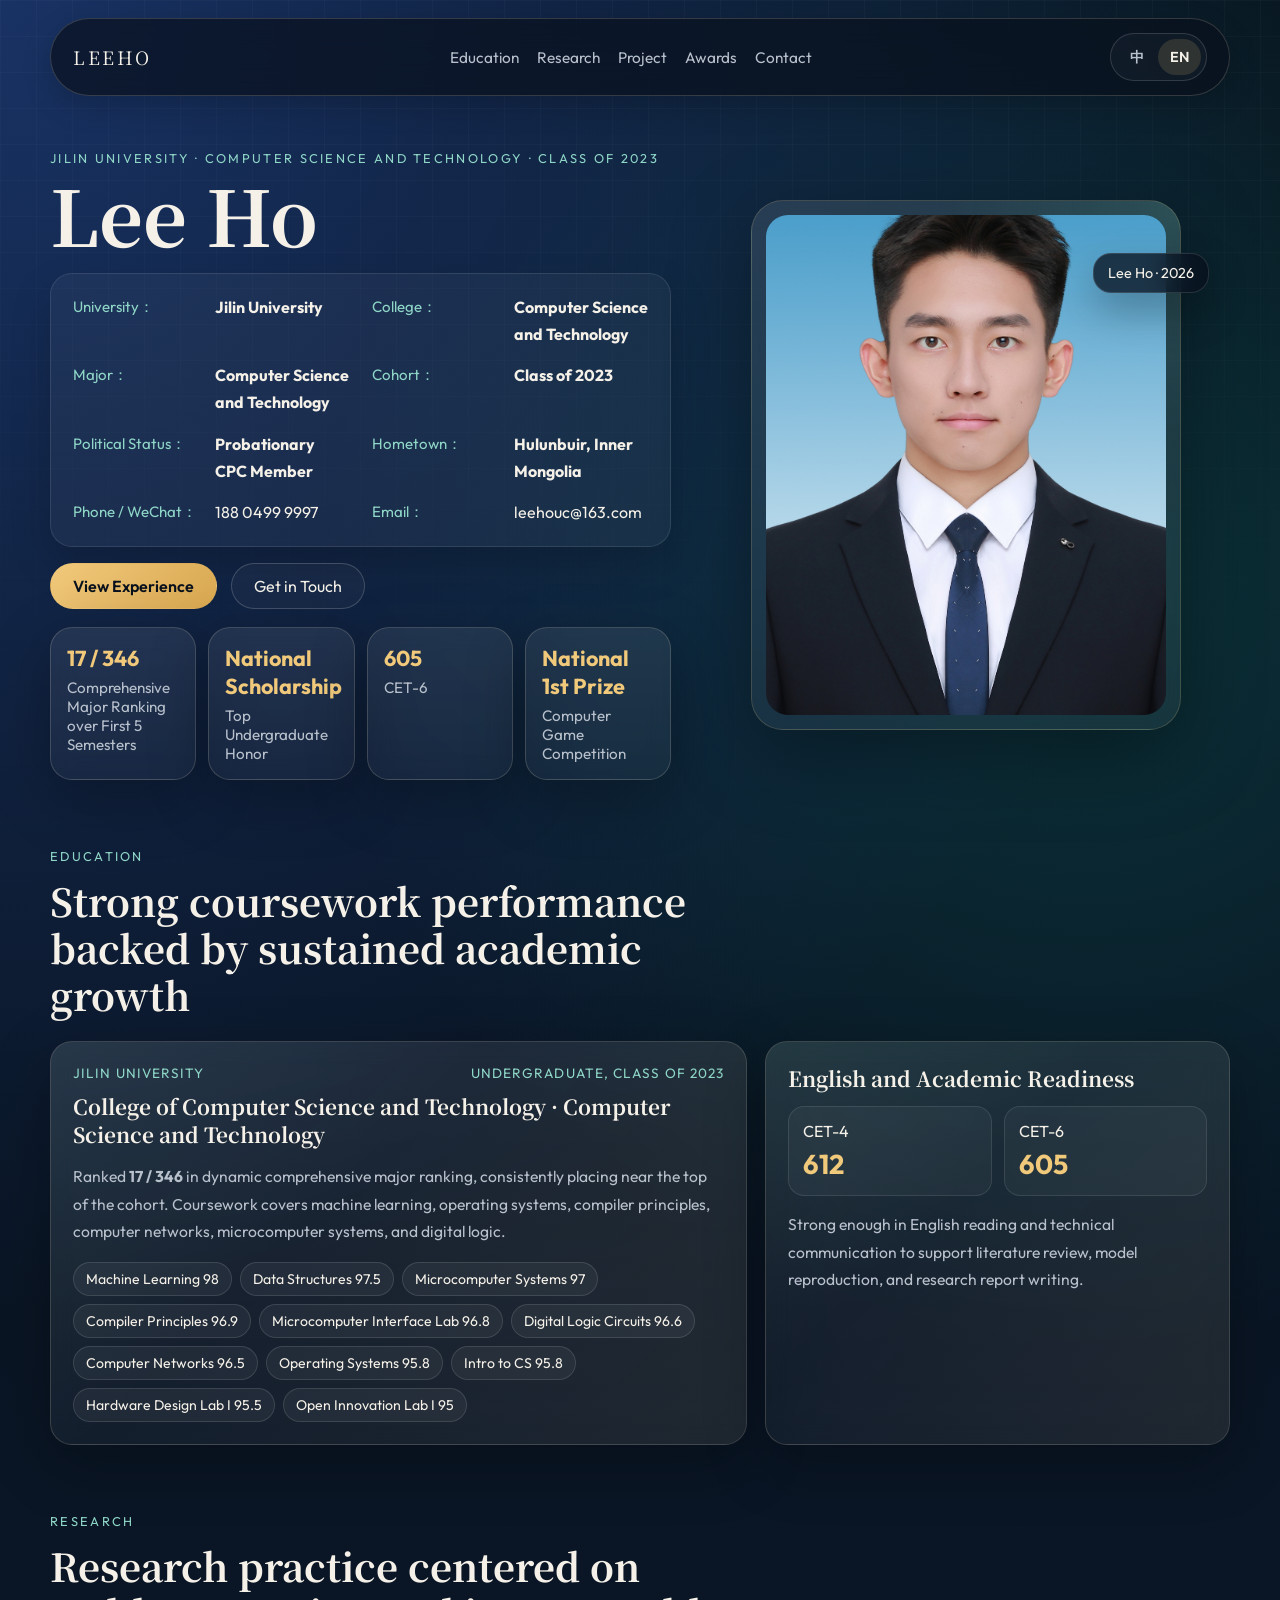
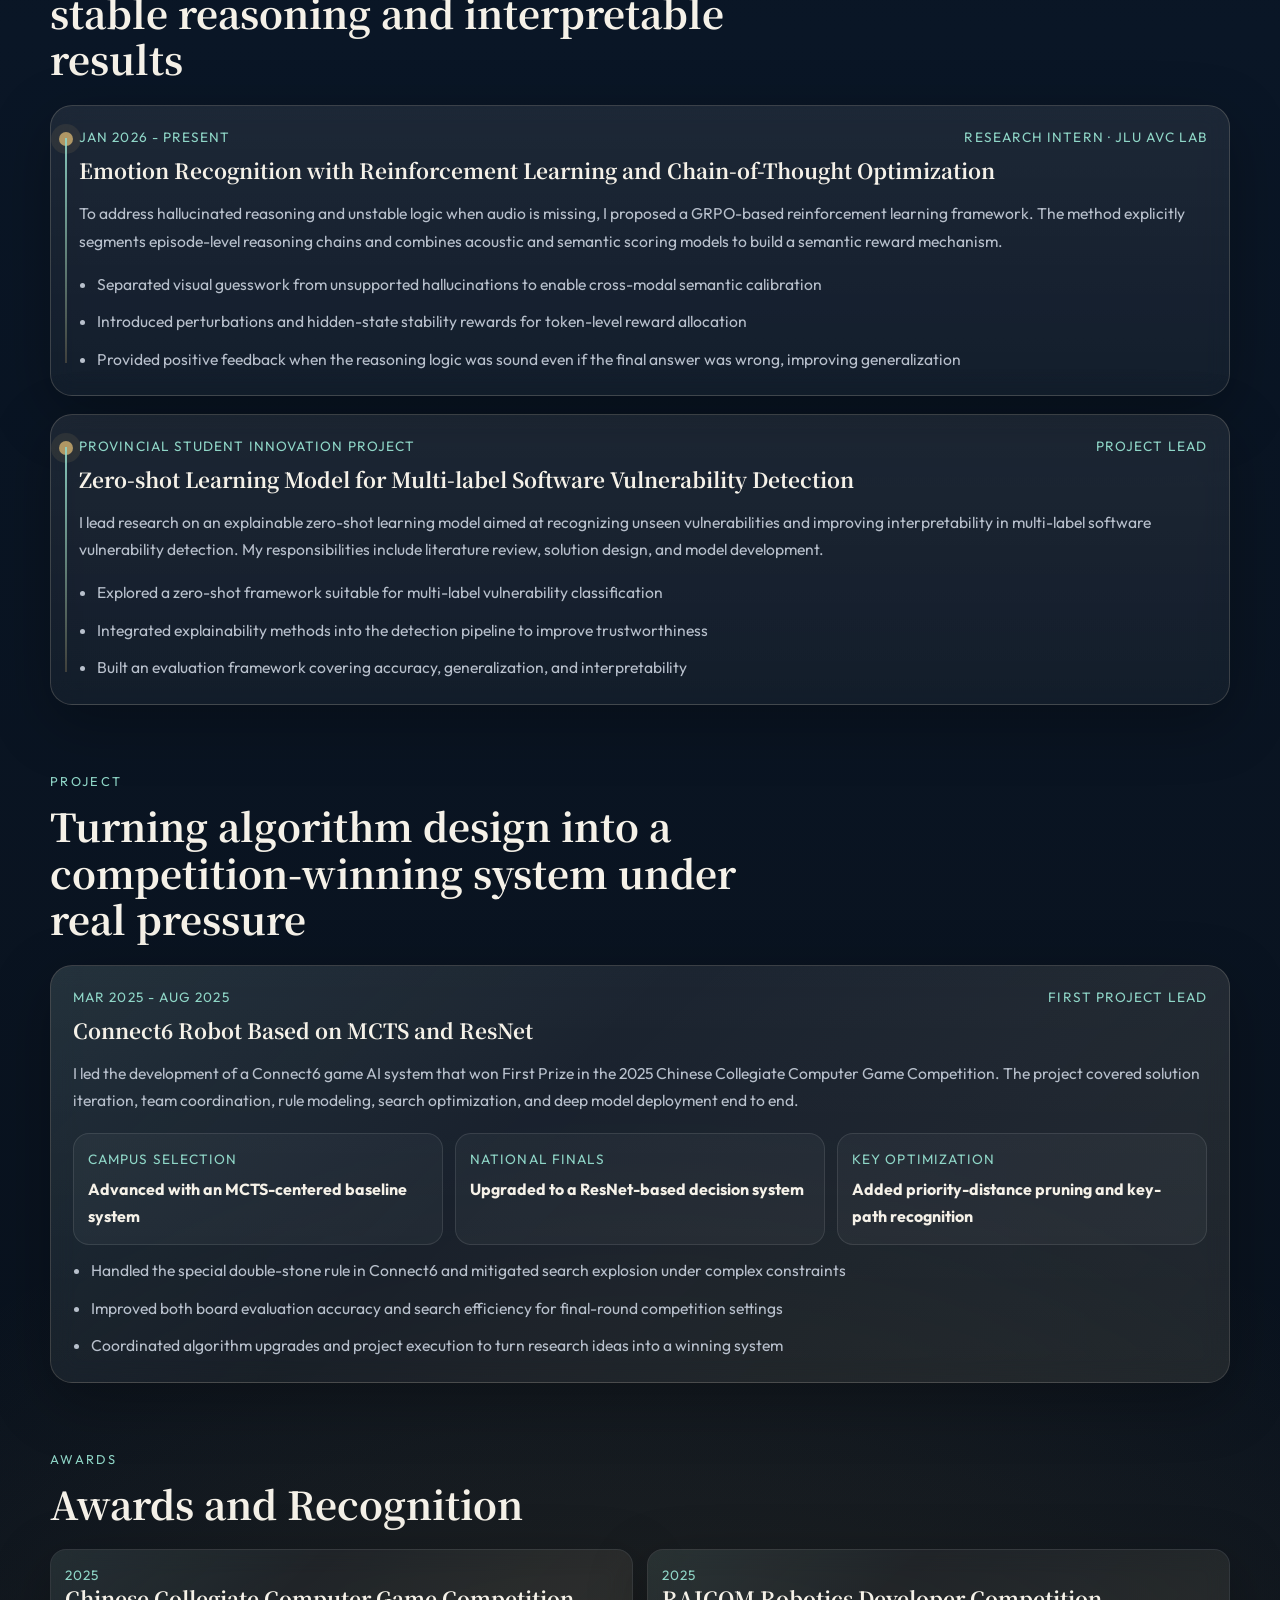
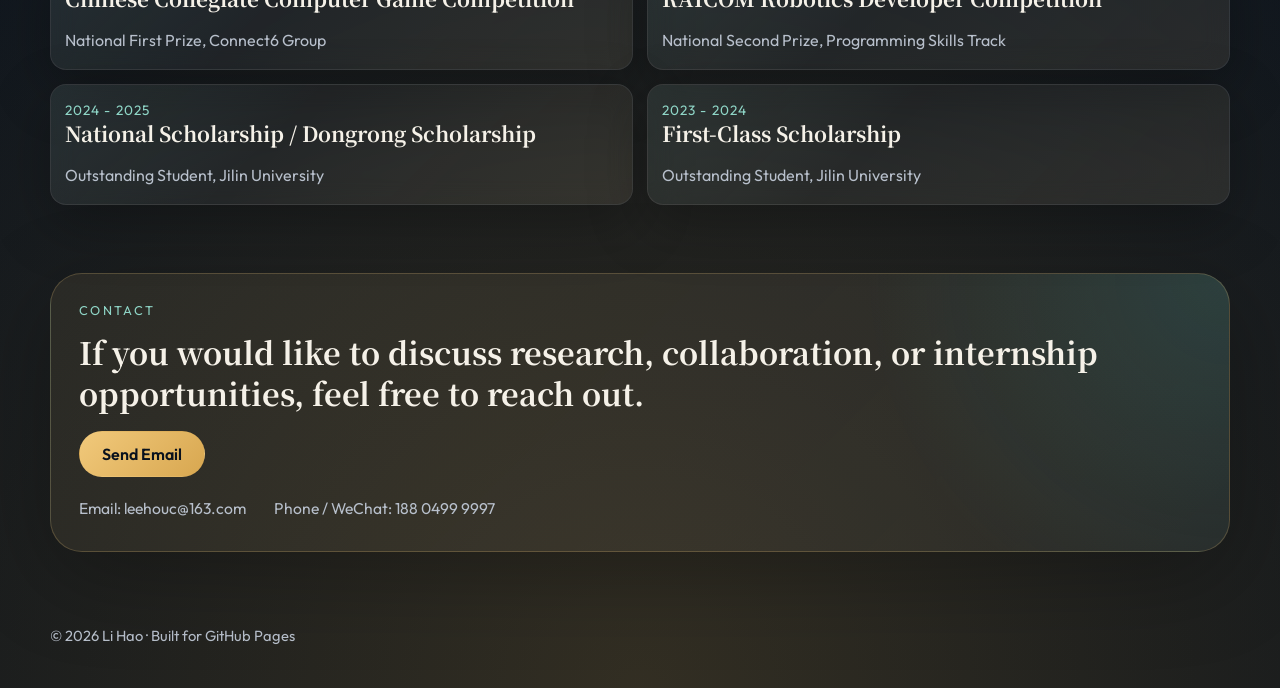
==== commit 865cb6c7: "4" ====
--- a/en.html
+++ b/en.html
@@ -34,7 +34,7 @@
       <section class="hero hero-compact section">
         <div class="hero-copy" data-reveal>
           <p class="eyebrow">Jilin University · Computer Science and Technology · Class of 2023</p>
-          <h1>Li Hao</h1>
+          <h1>Lee Ho</h1>
           <div class="hero-profile-card">
             <div class="hero-profile-grid">
               <div class="hero-profile-item">
@@ -101,7 +101,7 @@
               <img src="./assets/profile.jpg" alt="Portrait of Li Hao">
             </div>
           </div>
-          <div class="floating-note note-one">Li Hao · 2026</div>
+          <div class="floating-note note-one">Lee Ho · 2026</div>
         </div>
       </section>
 
